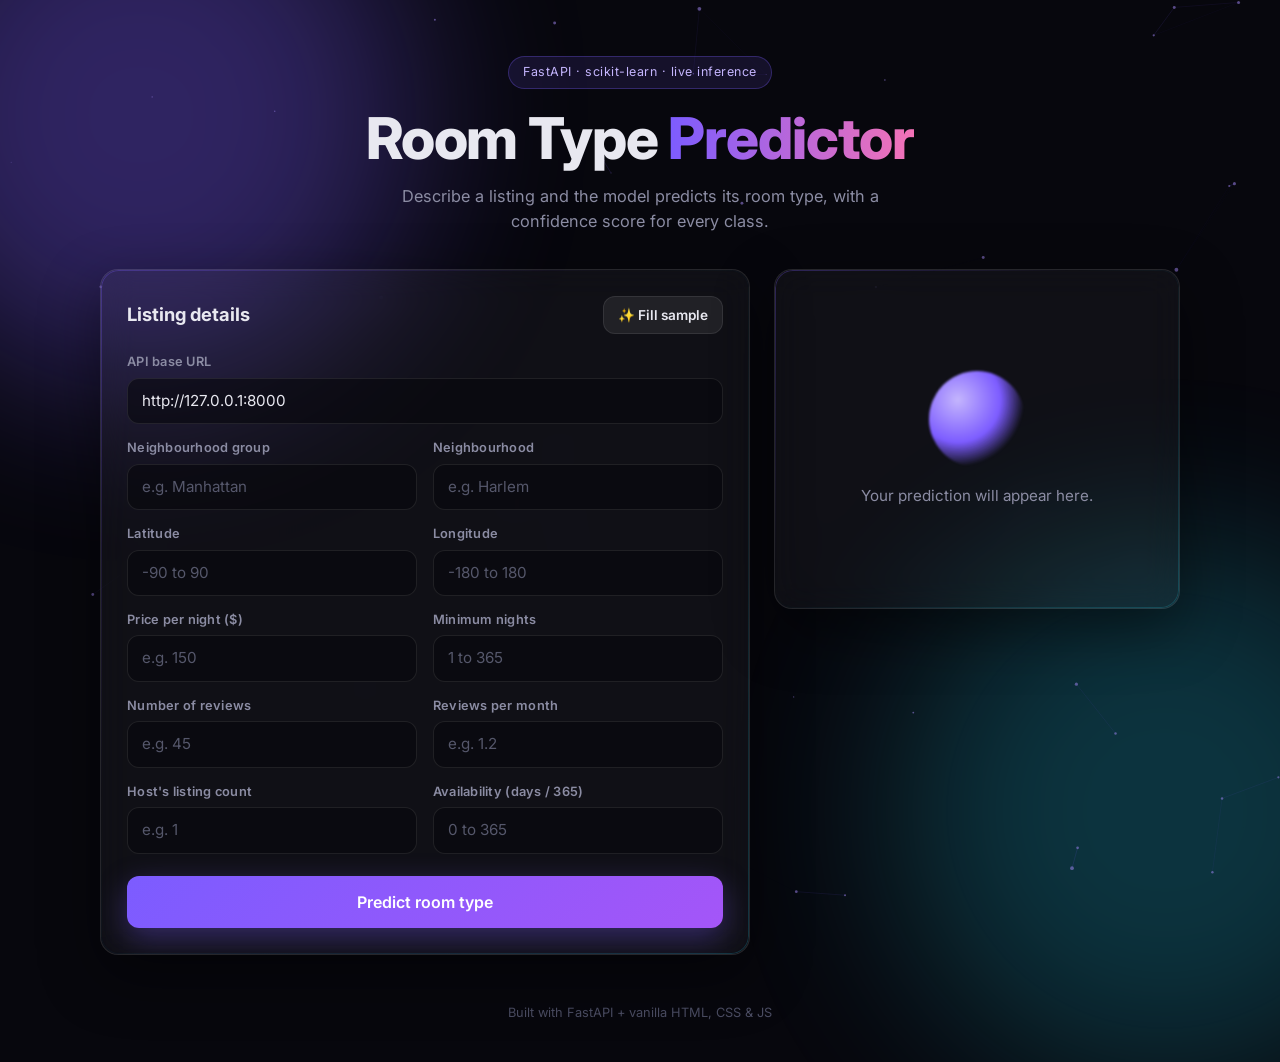
==== room-predictor.html @ 4b1a6365 "Add files via upload" ====
<!DOCTYPE html>
<html lang="en">
<head>
  <meta charset="UTF-8" />
  <meta name="viewport" content="width=device-width, initial-scale=1.0" />
  <title>Room Type Predictor</title>
  <link rel="preconnect" href="https://fonts.googleapis.com" />
  <link rel="preconnect" href="https://fonts.gstatic.com" crossorigin />
  <link href="https://fonts.googleapis.com/css2?family=Inter:wght@400;500;600;700;800&display=swap" rel="stylesheet" />
  <style>
    /* ===== Theme tokens ===== */
    :root {
      --bg: #07070d;
      --surface: rgba(255, 255, 255, 0.04);
      --surface-strong: rgba(255, 255, 255, 0.07);
      --border: rgba(255, 255, 255, 0.09);
      --text: #e8e8f0;
      --muted: #8b8ca3;
      --accent: #7c5cff;
      --accent-2: #22d3ee;
      --pink: #f472b6;
      --ok: #34d399;
      --err: #f87171;
      --radius: 18px;
      --shadow: 0 20px 60px rgba(0, 0, 0, 0.45);
    }

    /* ===== Base ===== */
    * { box-sizing: border-box; margin: 0; padding: 0; }
    html, body { min-height: 100%; }
    body {
      background: var(--bg);
      color: var(--text);
      font-family: "Inter", system-ui, -apple-system, "Segoe UI", Roboto, sans-serif;
      line-height: 1.5;
      overflow-x: hidden;
      padding: 0 16px 40px;
      -webkit-font-smoothing: antialiased;
    }

    /* ===== Background ===== */
    #particles {
      position: fixed; inset: 0; width: 100%; height: 100%;
      z-index: -2; pointer-events: none;
    }
    .blob {
      position: fixed; width: 42vmax; height: 42vmax; border-radius: 50%;
      filter: blur(90px); opacity: 0.35; z-index: -3; pointer-events: none;
      animation: drift 18s ease-in-out infinite alternate;
    }
    .blob-1 { background: var(--accent); top: -12vmax; left: -10vmax; }
    .blob-2 { background: var(--accent-2); bottom: -14vmax; right: -12vmax; animation-delay: -6s; opacity: 0.22; }

    @keyframes drift {
      from { transform: translate(0, 0) scale(1); }
      to   { transform: translate(6vmax, 4vmax) scale(1.12); }
    }

    /* ===== Hero ===== */
    .hero { text-align: center; padding: 56px 8px 36px; animation: fadeUp 0.8s ease both; }
    .pill {
      display: inline-block; font-size: 0.78rem; letter-spacing: 0.04em;
      color: #c4b5fd; background: rgba(124, 92, 255, 0.12);
      border: 1px solid rgba(124, 92, 255, 0.3);
      padding: 6px 14px; border-radius: 999px; margin-bottom: 18px;
    }
    .hero h1 { font-size: clamp(2.2rem, 6vw, 3.6rem); font-weight: 800; letter-spacing: -0.02em; line-height: 1.1; }
    .grad {
      background: linear-gradient(90deg, var(--accent), var(--pink), var(--accent-2), var(--accent));
      background-size: 300% 100%;
      -webkit-background-clip: text; background-clip: text; color: transparent;
      animation: shimmer 6s linear infinite;
    }
    @keyframes shimmer { to { background-position: 300% 0; } }
    .sub { color: var(--muted); max-width: 560px; margin: 14px auto 0; font-size: 1.02rem; }

    /* ===== Layout ===== */
    .layout {
      max-width: 1080px; margin: 0 auto;
      display: grid; grid-template-columns: 1.6fr 1fr; gap: 24px; align-items: start;
    }
    @media (max-width: 880px) { .layout { grid-template-columns: 1fr; } }

    /* ===== Cards ===== */
    .card {
      background: var(--surface);
      backdrop-filter: blur(16px); -webkit-backdrop-filter: blur(16px);
      border: 1px solid var(--border); border-radius: var(--radius);
      padding: 26px; box-shadow: var(--shadow);
      transition: transform 0.35s ease, border-color 0.3s ease;
      position: relative; overflow: hidden;
    }
    .card::before {
      content: ""; position: absolute; inset: 0; border-radius: inherit; padding: 1px;
      background: linear-gradient(135deg, rgba(124, 92, 255, 0.6), transparent 40%, rgba(34, 211, 238, 0.4));
      -webkit-mask: linear-gradient(#000 0 0) content-box, linear-gradient(#000 0 0);
      -webkit-mask-composite: xor; mask-composite: exclude;
      opacity: 0.5; pointer-events: none;
    }
    .card:hover { border-color: rgba(255, 255, 255, 0.16); }
    .card-head { display: flex; align-items: center; justify-content: space-between; gap: 12px; margin-bottom: 18px; }
    .card h2 { font-size: 1.15rem; font-weight: 700; }

    .reveal { opacity: 0; animation: fadeUp 0.7s cubic-bezier(0.2, 0.7, 0.2, 1) var(--d, 0s) forwards; }
    @keyframes fadeUp {
      from { opacity: 0; transform: translateY(18px); }
      to   { opacity: 1; transform: translateY(0); }
    }

    /* ===== Form ===== */
    .grid { display: grid; grid-template-columns: repeat(2, 1fr); gap: 14px 16px; }
    @media (max-width: 560px) {
      .grid { grid-template-columns: 1fr; }
      .card { padding: 20px; }
    }
    .field { display: flex; flex-direction: column; gap: 6px; }
    .field.full { margin-bottom: 14px; }
    .field label { font-size: 0.8rem; font-weight: 600; color: var(--muted); letter-spacing: 0.02em; }
    .field input {
      width: 100%; background: rgba(7, 7, 13, 0.6); border: 1px solid var(--border);
      color: var(--text); font: inherit; font-size: 0.95rem; padding: 11px 14px;
      border-radius: 12px; outline: none;
      transition: border-color 0.25s, box-shadow 0.25s, background 0.25s;
    }
    .field input::placeholder { color: #55576b; }
    .field input:focus {
      border-color: var(--accent); box-shadow: 0 0 0 4px rgba(124, 92, 255, 0.18);
      background: rgba(15, 15, 26, 0.9);
    }
    .field input.invalid {
      border-color: var(--err); box-shadow: 0 0 0 4px rgba(248, 113, 113, 0.15);
      animation: shake 0.4s ease;
    }
    .field input.flash { animation: flash 0.6s ease; }
    @keyframes flash {
      0% { box-shadow: 0 0 0 0 rgba(34, 211, 238, 0.6); }
      100% { box-shadow: 0 0 0 10px rgba(34, 211, 238, 0); }
    }
    @keyframes shake {
      0%, 100% { transform: translateX(0); }
      25% { transform: translateX(-6px); }
      75% { transform: translateX(6px); }
    }

    /* ===== Buttons ===== */
    .btn {
      font: inherit; font-weight: 600; border: none; cursor: pointer; border-radius: 12px;
      transition: transform 0.15s ease, box-shadow 0.25s ease, background 0.25s ease, opacity 0.2s;
    }
    .btn:active { transform: scale(0.97); }
    .btn.ghost {
      background: var(--surface-strong); color: var(--text);
      border: 1px solid var(--border); padding: 8px 14px; font-size: 0.85rem;
    }
    .btn.ghost:hover { border-color: rgba(124, 92, 255, 0.5); }
    .btn.primary {
      position: relative; width: 100%; margin-top: 22px; padding: 14px 18px;
      font-size: 1rem; color: #fff;
      background: linear-gradient(135deg, var(--accent), #a855f7 55%, var(--pink));
      background-size: 200% 200%;
      box-shadow: 0 10px 30px rgba(124, 92, 255, 0.35); overflow: hidden;
    }
    .btn.primary::after {
      content: ""; position: absolute; top: 0; left: -75%; width: 50%; height: 100%;
      background: linear-gradient(120deg, transparent, rgba(255, 255, 255, 0.35), transparent);
      transform: skewX(-20deg); transition: left 0.6s ease;
    }
    .btn.primary:hover::after { left: 130%; }
    .btn.primary:hover { box-shadow: 0 14px 40px rgba(124, 92, 255, 0.5); transform: translateY(-1px); }
    .btn.primary:disabled { opacity: 0.7; cursor: wait; transform: none; }
    .spinner {
      display: none; width: 18px; height: 18px; margin: 0 auto;
      border: 2px solid rgba(255, 255, 255, 0.35); border-top-color: #fff;
      border-radius: 50%; animation: spin 0.7s linear infinite;
    }
    .btn.primary.loading .btn-label { visibility: hidden; }
    .btn.primary.loading .spinner { display: block; position: absolute; inset: 0; margin: auto; }
    @keyframes spin { to { transform: rotate(360deg); } }

    .error {
      margin-top: 14px; padding: 10px 14px; border-radius: 12px; font-size: 0.9rem;
      color: #fecaca; background: rgba(248, 113, 113, 0.1);
      border: 1px solid rgba(248, 113, 113, 0.35); animation: fadeUp 0.4s ease both;
    }
    .error[hidden] { display: none; }

    /* ===== Result ===== */
    .result-card {
      position: sticky; top: 24px; min-height: 340px;
      display: flex; flex-direction: column; justify-content: center;
    }
    @media (max-width: 880px) { .result-card { position: static; min-height: 0; } }
    .idle { text-align: center; color: var(--muted); }
    .idle p { margin-top: 18px; font-size: 0.95rem; }
    .orb {
      width: 96px; height: 96px; margin: 0 auto; border-radius: 50%;
      background: radial-gradient(circle at 30% 30%, #c4b5fd, var(--accent) 45%, transparent 70%);
      filter: blur(1px);
      animation: float 4s ease-in-out infinite, pulse 2.4s ease-in-out infinite;
    }
    @keyframes float {
      0%, 100% { transform: translateY(0); }
      50% { transform: translateY(-12px); }
    }
    @keyframes pulse {
      0%, 100% { box-shadow: 0 0 30px rgba(124, 92, 255, 0.4); }
      50% { box-shadow: 0 0 60px rgba(124, 92, 255, 0.7); }
    }
    #result { animation: popIn 0.6s cubic-bezier(0.2, 0.8, 0.2, 1) both; }
    #result[hidden] { display: none; }
    @keyframes popIn {
      from { opacity: 0; transform: scale(0.94) translateY(10px); }
      to   { opacity: 1; transform: scale(1) translateY(0); }
    }
    .eyebrow { font-size: 0.75rem; text-transform: uppercase; letter-spacing: 0.12em; color: var(--muted); }
    .result-label {
      margin: 8px 0 14px; font-size: clamp(1.6rem, 4vw, 2.1rem); font-weight: 800;
      background: linear-gradient(90deg, var(--accent-2), var(--accent));
      -webkit-background-clip: text; background-clip: text; color: transparent;
      animation: glow 2.5s ease-in-out infinite alternate;
    }
    @keyframes glow {
      from { filter: drop-shadow(0 0 0 rgba(34, 211, 238, 0)); }
      to   { filter: drop-shadow(0 0 12px rgba(34, 211, 238, 0.35)); }
    }
    .confidence { display: flex; align-items: baseline; gap: 8px; margin-bottom: 22px; }
    #confidence { font-size: 2.2rem; font-weight: 800; color: var(--ok); font-variant-numeric: tabular-nums; }
    .confidence small { color: var(--muted); }

    /* ===== Probability bars ===== */
    .bars { list-style: none; display: grid; gap: 14px; }
    .bar-head { display: flex; justify-content: space-between; font-size: 0.85rem; margin-bottom: 6px; color: var(--muted); }
    .bar-head strong { color: var(--text); font-weight: 600; }
    .bar-track { height: 10px; border-radius: 999px; background: rgba(255, 255, 255, 0.06); overflow: hidden; }
    .bar-fill {
      height: 100%; width: 0; border-radius: inherit;
      background: linear-gradient(90deg, var(--accent), var(--pink));
      transition: width 1.1s cubic-bezier(0.2, 0.8, 0.2, 1);
      box-shadow: 0 0 12px rgba(124, 92, 255, 0.5);
    }
    .bars li.top .bar-fill {
      background: linear-gradient(90deg, var(--accent-2), var(--ok));
      box-shadow: 0 0 14px rgba(52, 211, 153, 0.5);
    }

    footer { text-align: center; color: #4b4d63; font-size: 0.8rem; margin-top: 48px; }

    /* ===== Reduced motion ===== */
    @media (prefers-reduced-motion: reduce) {
      *, *::before, *::after {
        animation-duration: 0.01ms !important;
        animation-iteration-count: 1 !important;
        transition-duration: 0.01ms !important;
      }
    }
  </style>
</head>
<body>
  <canvas id="particles" aria-hidden="true"></canvas>
  <div class="blob blob-1" aria-hidden="true"></div>
  <div class="blob blob-2" aria-hidden="true"></div>

  <header class="hero">
    <span class="pill">FastAPI · scikit-learn · live inference</span>
    <h1>Room Type <span class="grad">Predictor</span></h1>
    <p class="sub">Describe a listing and the model predicts its room type, with a confidence score for every class.</p>
  </header>

  <main class="layout">
    <section class="card reveal" id="formCard">
      <div class="card-head">
        <h2>Listing details</h2>
        <button type="button" class="btn ghost" id="fillSample">✨ Fill sample</button>
      </div>

      <form id="predictForm" novalidate>
        <div class="field full">
          <label for="apiUrl">API base URL</label>
          <input id="apiUrl" type="text" value="http://127.0.0.1:8000" spellcheck="false" autocomplete="off" />
        </div>

        <div class="grid">
          <div class="field">
            <label for="neighbourhood_group">Neighbourhood group</label>
            <input id="neighbourhood_group" list="groups" placeholder="e.g. Manhattan" autocomplete="off" />
            <datalist id="groups">
              <option value="Manhattan"></option>
              <option value="Brooklyn"></option>
              <option value="Queens"></option>
              <option value="Bronx"></option>
              <option value="Staten Island"></option>
            </datalist>
          </div>

          <div class="field">
            <label for="neighbourhood">Neighbourhood</label>
            <input id="neighbourhood" placeholder="e.g. Harlem" autocomplete="off" />
          </div>

          <div class="field">
            <label for="latitude">Latitude</label>
            <input id="latitude" type="number" step="any" placeholder="-90 to 90" />
          </div>

          <div class="field">
            <label for="longitude">Longitude</label>
            <input id="longitude" type="number" step="any" placeholder="-180 to 180" />
          </div>

          <div class="field">
            <label for="price">Price per night ($)</label>
            <input id="price" type="number" step="any" min="0" placeholder="e.g. 150" />
          </div>

          <div class="field">
            <label for="minimum_nights">Minimum nights</label>
            <input id="minimum_nights" type="number" step="1" min="1" max="365" placeholder="1 to 365" />
          </div>

          <div class="field">
            <label for="number_of_reviews">Number of reviews</label>
            <input id="number_of_reviews" type="number" step="1" min="0" placeholder="e.g. 45" />
          </div>

          <div class="field">
            <label for="reviews_per_month">Reviews per month</label>
            <input id="reviews_per_month" type="number" step="any" min="0" placeholder="e.g. 1.2" />
          </div>

          <div class="field">
            <label for="calculated_host_listing_count">Host's listing count</label>
            <input id="calculated_host_listing_count" type="number" step="1" min="0" placeholder="e.g. 1" />
          </div>

          <div class="field">
            <label for="availability_365">Availability (days / 365)</label>
            <input id="availability_365" type="number" step="1" min="0" max="365" placeholder="0 to 365" />
          </div>
        </div>

        <button type="submit" class="btn primary" id="submitBtn">
          <span class="btn-label">Predict room type</span>
          <span class="spinner" aria-hidden="true"></span>
        </button>

        <p id="formError" class="error" role="alert" hidden></p>
      </form>
    </section>

    <section class="card result-card reveal" id="resultCard" style="--d: .15s">
      <div id="idle" class="idle">
        <div class="orb" aria-hidden="true"></div>
        <p>Your prediction will appear here.</p>
      </div>

      <div id="result" hidden>
        <p class="eyebrow">Predicted room type</p>
        <h3 id="resultLabel" class="result-label">—</h3>
        <div class="confidence">
          <span id="confidence">0%</span>
          <small>confidence</small>
        </div>
        <ul id="bars" class="bars"></ul>
      </div>
    </section>
  </main>

  <footer>Built with FastAPI + vanilla HTML, CSS & JS</footer>

  <script>
    /* ===== Config ===== */
    // scikit-learn sorts classes alphabetically, so this order matches model.classes_
    // for the NYC Airbnb room_type target. Edit if your model's classes differ.
    const CLASS_LABELS = ["Entire home/apt", "Private room", "Shared room"];

    // Mirrors the Pydantic Features model so bad input is caught before the request.
    const NUMERIC_RULES = {
      latitude:                      { int: false, min: -90,  max: 90 },
      longitude:                     { int: false, min: -180, max: 180 },
      price:                         { int: false, min: 0 },
      minimum_nights:                { int: true,  min: 1,    max: 365 },
      number_of_reviews:             { int: true,  min: 0 },
      reviews_per_month:             { int: false, min: 0 },
      calculated_host_listing_count: { int: true,  min: 0 },
      availability_365:              { int: true,  min: 0,    max: 365 },
    };

    const TEXT_FIELDS = ["neighbourhood_group", "neighbourhood"];

    const SAMPLE = {
      neighbourhood_group: "Manhattan",
      neighbourhood: "Harlem",
      latitude: 40.8107,
      longitude: -73.9437,
      price: 150,
      minimum_nights: 2,
      number_of_reviews: 45,
      reviews_per_month: 1.2,
      calculated_host_listing_count: 1,
      availability_365: 200,
    };

    const $ = (id) => document.getElementById(id);
    const reduceMotion = window.matchMedia("(prefers-reduced-motion: reduce)").matches;

    /* ===== Animated starfield background ===== */
    (function starfield() {
      const canvas = $("particles");
      const ctx = canvas.getContext("2d");
      let dots = [];

      function resize() {
        canvas.width = innerWidth;
        canvas.height = innerHeight;
        const count = Math.min(70, Math.floor((innerWidth * innerHeight) / 22000));
        dots = Array.from({ length: count }, () => ({
          x: Math.random() * canvas.width,
          y: Math.random() * canvas.height,
          vx: (Math.random() - 0.5) * (reduceMotion ? 0 : 0.3),
          vy: (Math.random() - 0.5) * (reduceMotion ? 0 : 0.3),
          r: Math.random() * 1.6 + 0.4,
        }));
      }

      function frame() {
        ctx.clearRect(0, 0, canvas.width, canvas.height);
        for (const d of dots) {
          d.x += d.vx;
          d.y += d.vy;
          if (d.x < 0 || d.x > canvas.width) d.vx *= -1;
          if (d.y < 0 || d.y > canvas.height) d.vy *= -1;
          ctx.beginPath();
          ctx.arc(d.x, d.y, d.r, 0, Math.PI * 2);
          ctx.fillStyle = "rgba(167, 139, 250, 0.5)";
          ctx.fill();
        }
        for (let i = 0; i < dots.length; i++) {
          for (let j = i + 1; j < dots.length; j++) {
            const a = dots[i], b = dots[j];
            const dist = Math.hypot(a.x - b.x, a.y - b.y);
            if (dist < 120) {
              ctx.strokeStyle = `rgba(124, 92, 255, ${0.15 * (1 - dist / 120)})`;
              ctx.beginPath();
              ctx.moveTo(a.x, a.y);
              ctx.lineTo(b.x, b.y);
              ctx.stroke();
            }
          }
        }
        requestAnimationFrame(frame);
      }

      addEventListener("resize", resize);
      resize();
      frame();
    })();

    /* ===== 3D tilt on hover (pointer devices only) ===== */
    if (matchMedia("(hover: hover)").matches && !reduceMotion) {
      document.querySelectorAll(".card").forEach((card) => {
        card.addEventListener("mousemove", (e) => {
          const r = card.getBoundingClientRect();
          const x = (e.clientX - r.left) / r.width - 0.5;
          const y = (e.clientY - r.top) / r.height - 0.5;
          card.style.transform = `perspective(900px) rotateX(${-y * 3}deg) rotateY(${x * 3}deg)`;
        });
        card.addEventListener("mouseleave", () => {
          card.style.transform = "";
        });
      });
    }

    /* ===== Helpers ===== */
    function apiBase() {
      return $("apiUrl").value.trim().replace(/\/+$/, "");
    }

    function showError(message) {
      const box = $("formError");
      box.textContent = message;
      box.hidden = false;
    }

    function clearError() {
      $("formError").hidden = true;
    }

    function setLoading(isLoading) {
      const btn = $("submitBtn");
      btn.disabled = isLoading;
      btn.classList.toggle("loading", isLoading);
    }

    function animateNumber(el, to, duration = 1000) {
      if (reduceMotion) {
        el.textContent = `${to.toFixed(1)}%`;
        return;
      }
      const start = performance.now();
      function step(now) {
        const t = Math.min((now - start) / duration, 1);
        const eased = 1 - Math.pow(1 - t, 3);
        el.textContent = `${(to * eased).toFixed(1)}%`;
        if (t < 1) requestAnimationFrame(step);
      }
      requestAnimationFrame(step);
    }

    /* ===== Validation ===== */
    function readForm() {
      const errors = [];
      const data = {};

      for (const name of TEXT_FIELDS) {
        const el = $(name);
        el.classList.remove("invalid");
        const value = el.value.trim();
        if (!value) {
          el.classList.add("invalid");
          errors.push(name.replace(/_/g, " "));
        } else {
          data[name] = value;
        }
      }

      for (const [name, rule] of Object.entries(NUMERIC_RULES)) {
        const el = $(name);
        el.classList.remove("invalid");
        const raw = el.value.trim();
        const num = raw === "" ? NaN : Number(raw);

        let ok = Number.isFinite(num);
        if (ok && rule.int) ok = Number.isInteger(num);
        if (ok && rule.min !== undefined) ok = num >= rule.min;
        if (ok && rule.max !== undefined) ok = num <= rule.max;

        if (ok) {
          data[name] = num;
        } else {
          el.classList.add("invalid");
          errors.push(name.replace(/_/g, " "));
        }
      }

      return { data, errors };
    }

    function fillSample() {
      for (const [name, value] of Object.entries(SAMPLE)) {
        const el = $(name);
        el.value = value;
        el.classList.remove("invalid");
        el.classList.add("flash");
        setTimeout(() => el.classList.remove("flash"), 600);
      }
      clearError();
    }

    /* ===== API ===== */
    function formatApiError(json, status) {
      // FastAPI 422 responses: detail is an array of { loc, msg, ... }
      if (Array.isArray(json.detail)) {
        return json.detail
          .map((d) => `${String(d.loc.slice(-1)[0]).replace(/_/g, " ")}: ${d.msg}`)
          .join(" · ");
      }
      return json.detail || `Request failed with status ${status}.`;
    }

    async function predict(event) {
      event.preventDefault();
      clearError();

      const { data, errors } = readForm();
      if (errors.length) {
        showError(`Please fix: ${errors.join(", ")}`);
        return;
      }

      setLoading(true);
      try {
        const res = await fetch(`${apiBase()}/predict`, {
          method: "POST",
          headers: { "Content-Type": "application/json" },
          body: JSON.stringify(data),
        });
        const json = await res.json().catch(() => ({}));
        if (!res.ok) throw new Error(formatApiError(json, res.status));
        renderResult(json);
      } catch (err) {
        const unreachable = err instanceof TypeError;
        showError(
          unreachable
            ? "Can't reach the API. Check that uvicorn is running and the URL above is correct."
            : err.message
        );
      } finally {
        setLoading(false);
      }
    }

    /* ===== Result rendering ===== */
    function renderResult(json) {
      const probs = json.Probability[0];
      const topIndex = probs.indexOf(Math.max(...probs));
      const topConfidence = probs[topIndex] * 100;

      $("idle").hidden = true;
      $("result").hidden = false;

      // Restart the pop-in animation on repeat predictions
      const result = $("result");
      result.style.animation = "none";
      void result.offsetWidth;
      result.style.animation = "";

      $("resultLabel").textContent = json.Predicted_room_type;
      animateNumber($("confidence"), topConfidence);

      const bars = $("bars");
      bars.innerHTML = "";
      probs.forEach((p, i) => {
        const label = CLASS_LABELS[i] ?? `Class ${i}`;
        const pct = p * 100;

        const li = document.createElement("li");
        if (i === topIndex) li.classList.add("top");
        li.innerHTML = `
          <div class="bar-head"><strong>${label}</strong><span>${pct.toFixed(1)}%</span></div>
          <div class="bar-track"><div class="bar-fill"></div></div>`;
        bars.appendChild(li);

        // Grow bars after the browser paints them at width 0
        requestAnimationFrame(() =>
          requestAnimationFrame(() => {
            li.querySelector(".bar-fill").style.width = `${pct}%`;
          })
        );
      });
    }

    /* ===== Wire up ===== */
    $("predictForm").addEventListener("submit", predict);
    $("fillSample").addEventListener("click", fillSample);

    // Clear red borders as the user fixes a field
    document.querySelectorAll("#predictForm input").forEach((input) => {
      input.addEventListener("input", () => input.classList.remove("invalid"));
    });
  </script>
</body>
</html>
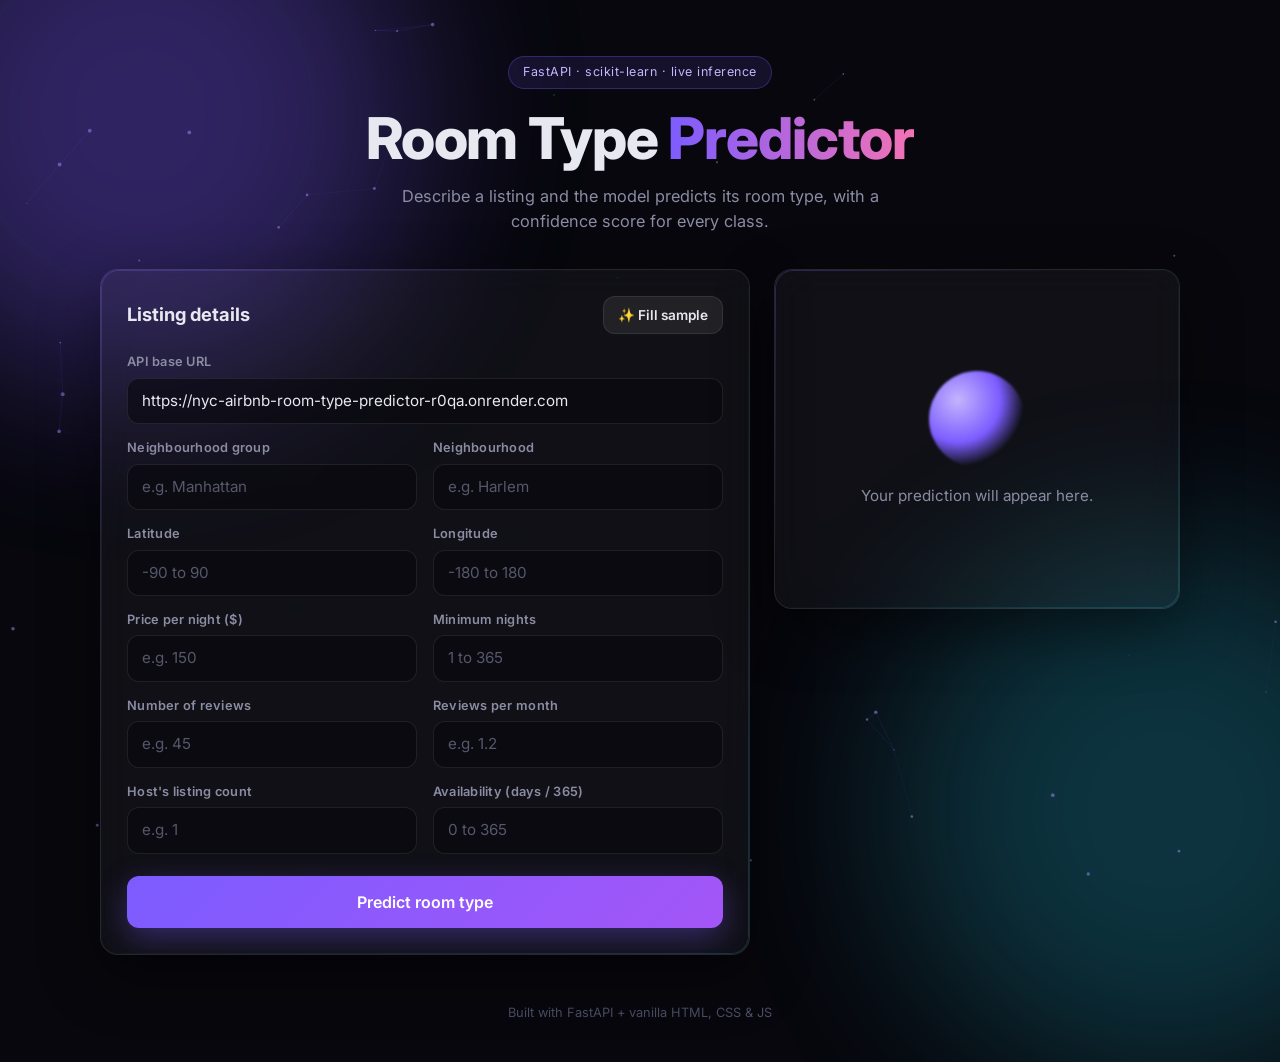
==== commit 3c6b3916: "Update API base URL in room-predictor.html" ====
--- a/room-predictor.html
+++ b/room-predictor.html
@@ -276,7 +276,7 @@
       <form id="predictForm" novalidate>
         <div class="field full">
           <label for="apiUrl">API base URL</label>
-          <input id="apiUrl" type="text" value="http://127.0.0.1:8000" spellcheck="false" autocomplete="off" />
+          <input id="apiUrl" type="text" value="https://nyc-airbnb-room-type-predictor-r0qa.onrender.com" spellcheck="false" autocomplete="off" />
         </div>
 
         <div class="grid">
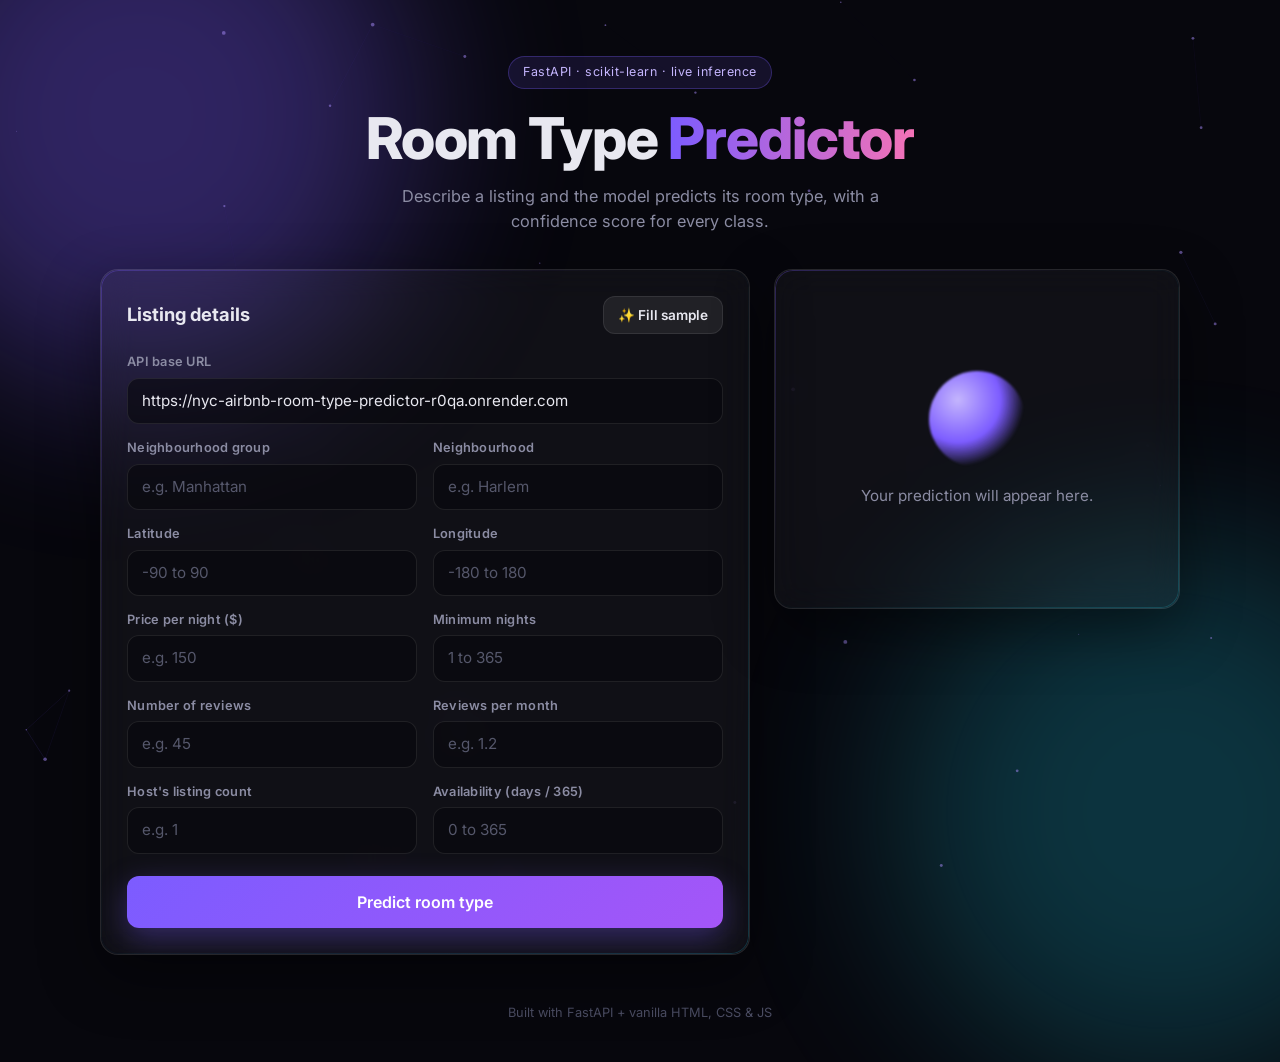
==== commit 94d126b1: "Update input field for API URL in form Removed spellcheck and autocomplete attributes from the API U" ====
--- a/room-predictor.html
+++ b/room-predictor.html
@@ -276,7 +276,7 @@
       <form id="predictForm" novalidate>
         <div class="field full">
           <label for="apiUrl">API base URL</label>
-          <input id="apiUrl" type="text" value="https://nyc-airbnb-room-type-predictor-r0qa.onrender.com" spellcheck="false" autocomplete="off" />
+          <input id="apiUrl" type="text" value="https://nyc-airbnb-room-type-predictor-r0qa.onrender.com" />
         </div>
 
         <div class="grid">
